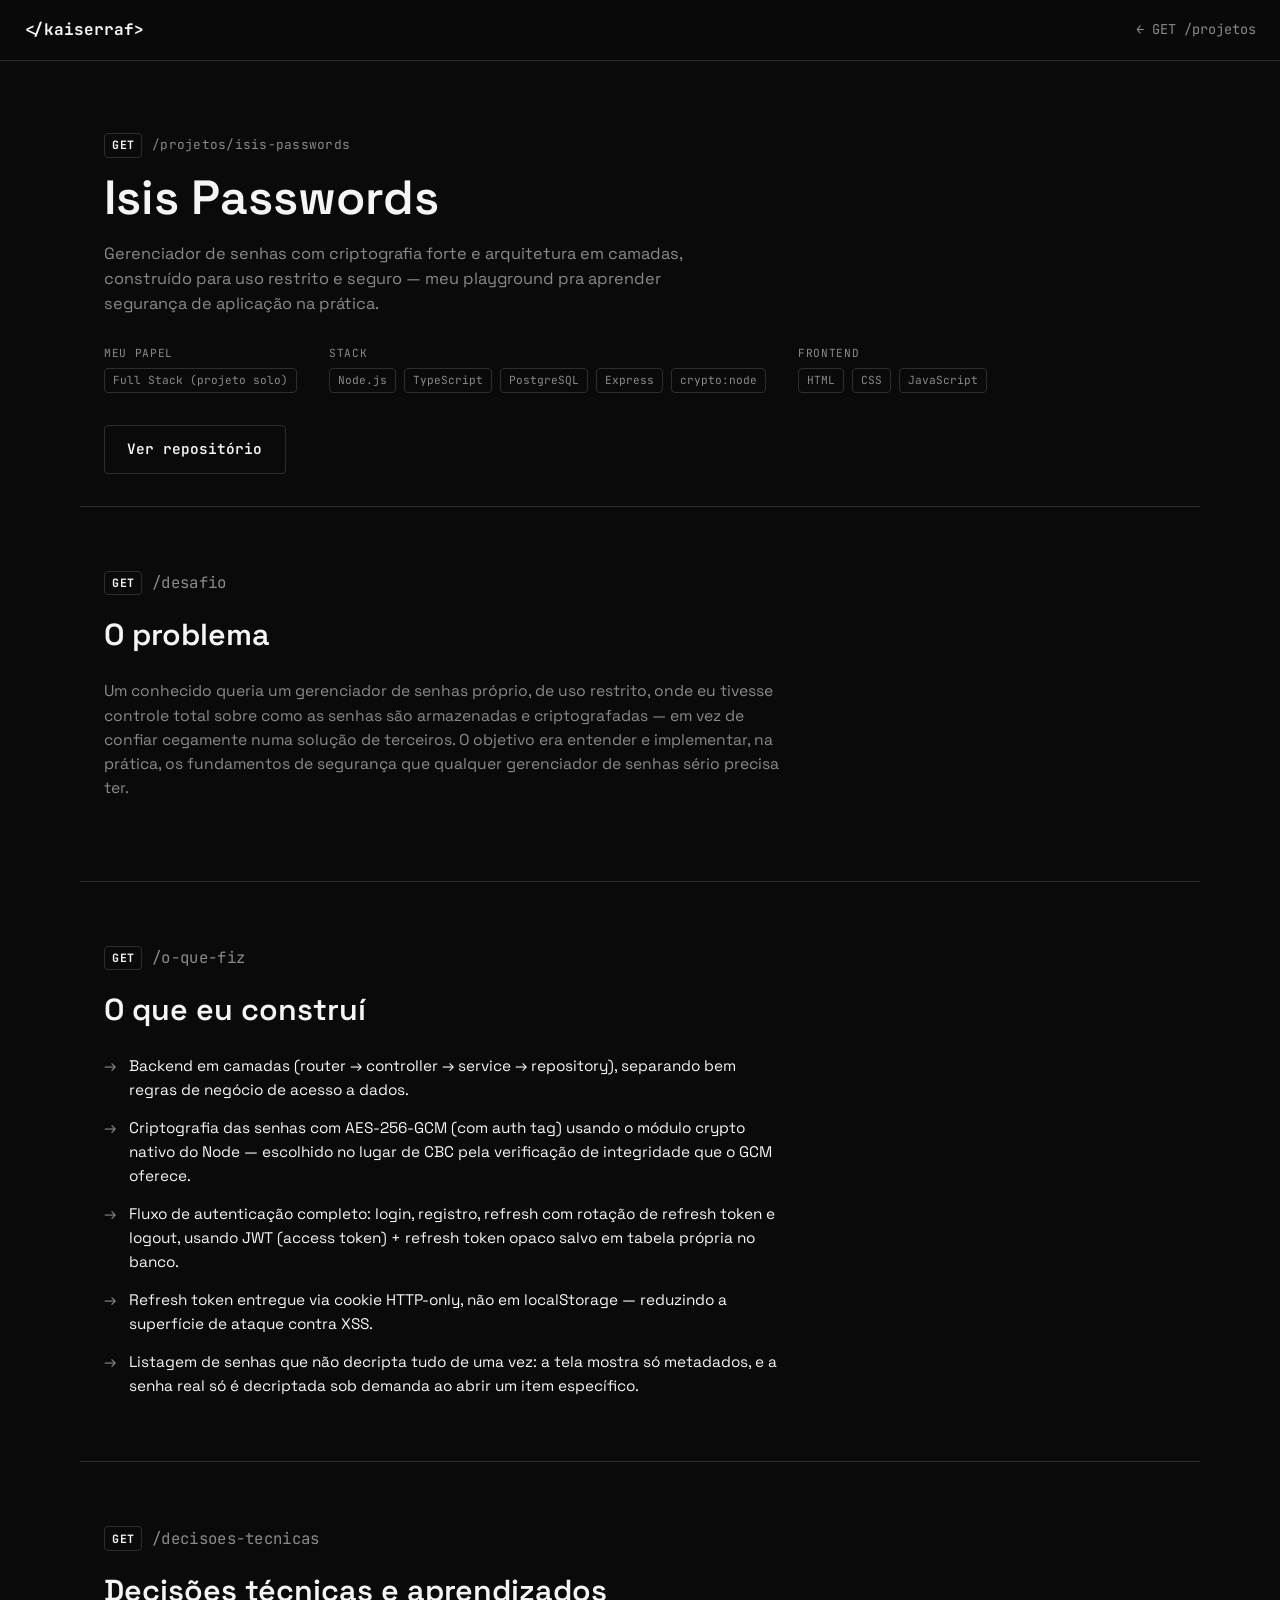
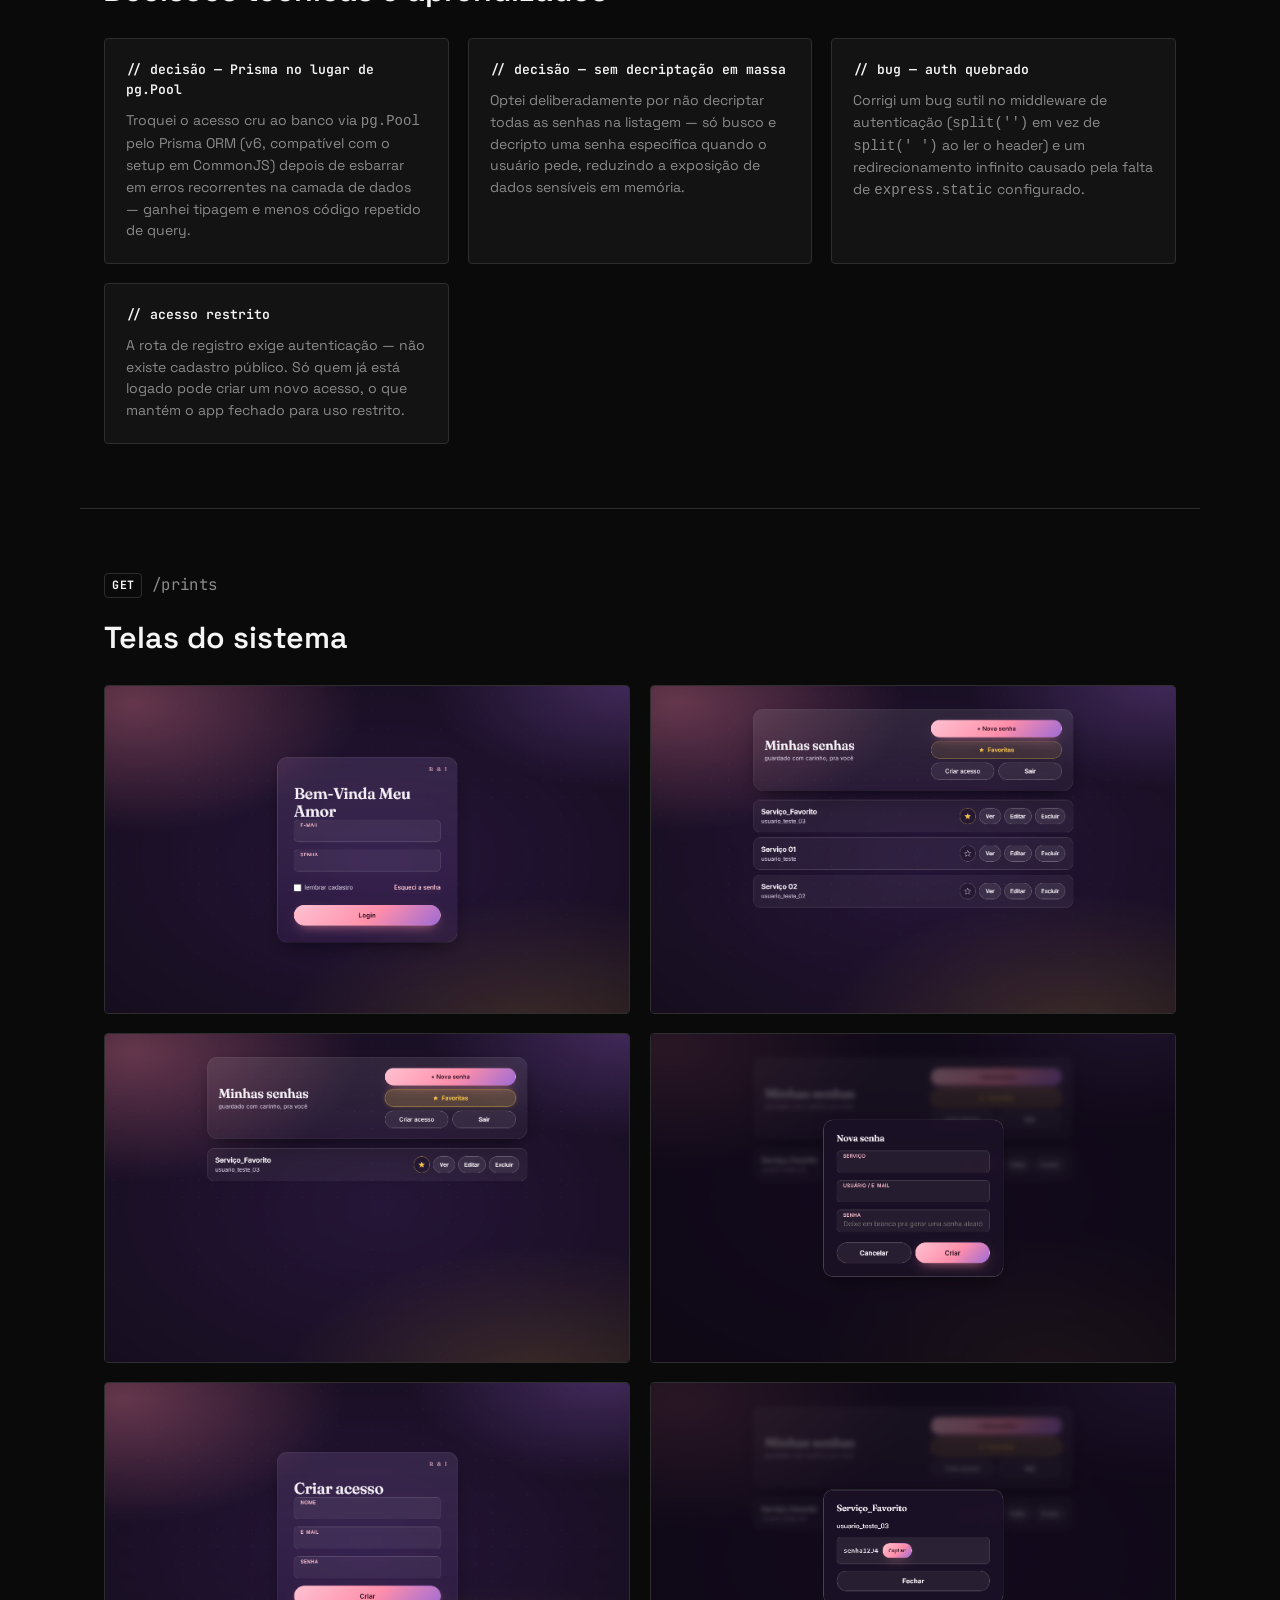
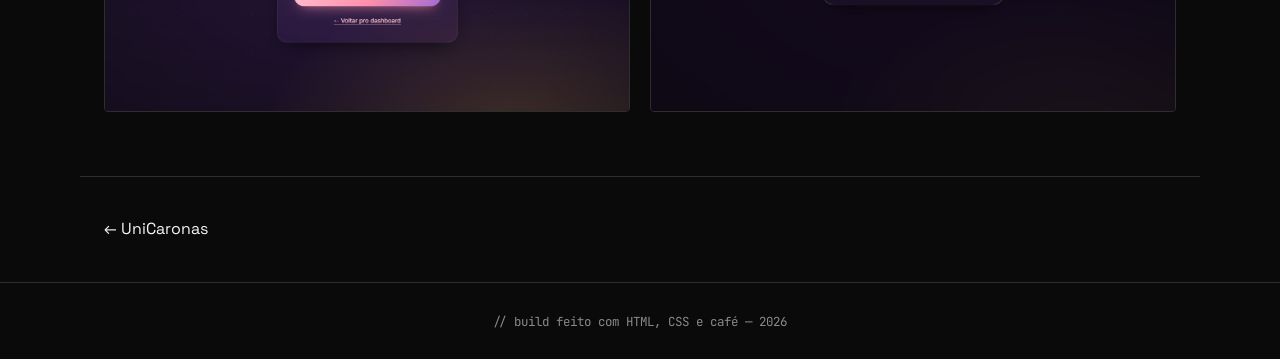
==== isis-passwords.html @ c4433d81 "top" ====
<!DOCTYPE html>
<html lang="pt-BR">
<head>
<meta charset="UTF-8">
<meta name="viewport" content="width=device-width, initial-scale=1.0">
<title>Isis Passwords — Case Study</title>
<meta name="description" content="Como construí o Isis Passwords: gerenciador de senhas com criptografia AES-256-GCM e arquitetura em camadas.">
<link rel="preconnect" href="https://fonts.googleapis.com">
<link rel="preconnect" href="https://fonts.gstatic.com" crossorigin>
<link href="https://fonts.googleapis.com/css2?family=Space+Grotesk:wght@400;500;600;700&family=JetBrains+Mono:wght@400;500;600;700&display=swap" rel="stylesheet">
<link rel="stylesheet" href="../style.css">
<link rel="stylesheet" href="case-study.css">
<link rel="icon" type="image/png" href="icon.jpg">
</head>
<body>

<header class="topbar">
  <a href="../index.html" class="brand">&lt;/kaiserraf&gt;</a>
  <nav class="routes">
    <a href="../index.html#projetos" class="breadcrumb">&larr; GET /projetos</a>
  </nav>
</header>

<main>

  <section class="case-hero">
    <p class="eyebrow"><span class="verb verb-get">GET</span> /projetos/isis-passwords</p>
    <h1>Isis Passwords</h1>
    <p class="lede">
      Gerenciador de senhas com criptografia forte e arquitetura em camadas,
      construído para uso restrito e seguro — meu playground pra aprender
      segurança de aplicação na prática.
    </p>

    <div class="case-meta">
      <div class="case-meta-item">
        <span>Meu papel</span>
        <ul class="tags small">
          <li>Full Stack (projeto solo)</li>
        </ul>
      </div>
      <div class="case-meta-item">
        <span>Stack</span>
        <ul class="tags small">
          <li>Node.js</li><li>TypeScript</li><li>PostgreSQL</li><li>Express</li><li>crypto:node</li>
        </ul>
      </div>
      <div class="case-meta-item">
        <span>Frontend</span>
        <ul class="tags small">
          <li>HTML</li><li>CSS</li><li>JavaScript</li>
        </ul>
      </div>
    </div>

    <div class="case-links">
      <a href="https://github.com/kaiserraf/isis-passwords" class="btn btn-ghost" target="_blank" rel="noopener">Ver repositório</a>
    </div>
  </section>

  <section class="case-section">
    <p class="eyebrow"><span class="verb verb-get">GET</span> /desafio</p>
    <h2>O problema</h2>
    <p>
      Um conhecido queria um gerenciador de senhas próprio, de uso restrito, onde eu tivesse
      controle total sobre como as senhas são armazenadas e criptografadas —
      em vez de confiar cegamente numa solução de terceiros. O objetivo era
      entender e implementar, na prática, os fundamentos de segurança que
      qualquer gerenciador de senhas sério precisa ter.
    </p>
  </section>

  <section class="case-section">
    <p class="eyebrow"><span class="verb verb-get">GET</span> /o-que-fiz</p>
    <h2>O que eu construí</h2>
    <ul class="case-list">
      <li>Backend em camadas (router → controller → service → repository), separando bem regras de negócio de acesso a dados.</li>
      <li>Criptografia das senhas com AES-256-GCM (com auth tag) usando o módulo crypto nativo do Node — escolhido no lugar de CBC pela verificação de integridade que o GCM oferece.</li>
      <li>Fluxo de autenticação completo: login, registro, refresh com rotação de refresh token e logout, usando JWT (access token) + refresh token opaco salvo em tabela própria no banco.</li>
      <li>Refresh token entregue via cookie HTTP-only, não em localStorage — reduzindo a superfície de ataque contra XSS.</li>
      <li>Listagem de senhas que não decripta tudo de uma vez: a tela mostra só metadados, e a senha real só é decriptada sob demanda ao abrir um item específico.</li>
    </ul>
  </section>

  <section class="case-section">
    <p class="eyebrow"><span class="verb verb-get">GET</span> /decisoes-tecnicas</p>
    <h2>Decisões técnicas e aprendizados</h2>
    <div class="case-cards">
      <div class="case-card">
        <h3>// decisão — Prisma no lugar de pg.Pool</h3>
        <p>Troquei o acesso cru ao banco via <code>pg.Pool</code> pelo Prisma ORM (v6, compatível com o setup em CommonJS) depois de esbarrar em erros recorrentes na camada de dados — ganhei tipagem e menos código repetido de query.</p>
      </div>
      <div class="case-card">
        <h3>// decisão — sem decriptação em massa</h3>
        <p>Optei deliberadamente por não decriptar todas as senhas na listagem — só busco e decripto uma senha específica quando o usuário pede, reduzindo a exposição de dados sensíveis em memória.</p>
      </div>
      <div class="case-card">
        <h3>// bug — auth quebrado</h3>
        <p>Corrigi um bug sutil no middleware de autenticação (<code>split('')</code> em vez de <code>split(' ')</code> ao ler o header) e um redirecionamento infinito causado pela falta de <code>express.static</code> configurado.</p>
      </div>
      <div class="case-card">
        <h3>// acesso restrito</h3>
        <p>A rota de registro exige autenticação — não existe cadastro público. Só quem já está logado pode criar um novo acesso, o que mantém o app fechado para uso restrito.</p>
      </div>
    </div>
  </section>

  <section class="case-section">
    <p class="eyebrow"><span class="verb verb-get">GET</span> /prints</p>
    <h2>Telas do sistema</h2>
    <div class="shot-grid">
      <div class="shot"><img src="../img/isis-pass/login.png" alt="Login"></div>
      <div class="shot"><img src="../img/isis-pass/dashboard.png" alt="Senhas"></div>
      <div class="shot"><img src="../img/isis-pass/favorito.png" alt="Favoritos"></div>
      <div class="shot"><img src="../img/isis-pass/nova-senha.png" alt="Nova Senha"></div>
      <div class="shot"><img src="../img/isis-pass/criar-acesso.png" alt="Criar Acesso"></div>
      <div class="shot"><img src="../img/isis-pass/ver-senha.png" alt="Ver Senha"></div>
    </div>
    <!--
      Quando tiver os prints, troque cada <div class="shot-placeholder">...</div> por:
      <div class="shot"><img src="../img/isis-passwords/login.png" alt="Tela de login do Isis Passwords"></div>
    -->
  </section>

  <nav class="case-nav">
    <a href="unicaronas.html" class="link-arrow">&larr; UniCaronas</a>
  </nav>

</main>

<footer class="footer">
  <p>// build feito com HTML, CSS e café — <span id="year"></span></p>
</footer>

<script>
  document.getElementById('year').textContent = new Date().getFullYear();
</script>

</body>
</html>
---- style.css ----
/* ============================================
   TOKENS — mesma estrutura do projeto 1,
   paleta reduzida a preto / branco / cinzas
   ============================================ */
:root {
  --ink: #0a0a0a;
  --ink-soft: #131313;
  --slate: #1c1c1c;
  --slate-line: #2e2e2e;
  --white: #f5f5f5;
  --mist: #8a8a8a;
  --accent: #f5f5f5;
  --ok: #b8b8b8;

  --font-display: 'Space Grotesk', sans-serif;
  --font-mono: 'JetBrains Mono', monospace;

  --radius: 4px;
  --max-width: 1120px;
  --section-pad: clamp(4rem, 8vw, 7rem);
}

* { box-sizing: border-box; }

html { scroll-behavior: smooth; }

@media (prefers-reduced-motion: reduce) {
  html { scroll-behavior: auto; }
  * { animation-duration: 0.01ms !important; animation-iteration-count: 1 !important; transition-duration: 0.01ms !important; }
}

body {
  margin: 0;
  background: var(--ink);
  color: var(--white);
  font-family: var(--font-display);
  line-height: 1.55;
  -webkit-font-smoothing: antialiased;
}

h1, h2, h3 { font-family: var(--font-display); font-weight: 600; margin: 0; }

a { color: inherit; text-decoration: none; }

ul { list-style: none; margin: 0; padding: 0; }

section, header, footer, main { position: relative; }

::selection { background: var(--white); color: var(--ink); }

:focus-visible {
  outline: 2px solid var(--white);
  outline-offset: 3px;
}

/* ============================================
   UTILITIES
   ============================================ */
.eyebrow {
  font-family: var(--font-mono);
  font-size: 0.8rem;
  color: var(--mist);
  letter-spacing: 0.02em;
  margin: 0 0 0.9rem;
  display: flex;
  align-items: center;
  gap: 0.6rem;
  flex-wrap: wrap;
}

.verb {
  font-family: var(--font-mono);
  font-weight: 700;
  font-size: 0.72rem;
  padding: 0.15rem 0.45rem;
  border-radius: var(--radius);
  letter-spacing: 0.03em;
  border: 1px solid var(--slate-line);
  color: var(--mist);
}
.verb-get { color: var(--white); }
.verb-post { color: var(--white); }

.status {
  font-family: var(--font-mono);
  font-size: 0.72rem;
  color: var(--success);
  background: rgba(34, 197, 94, 0.1);
  border: 1px solid rgba(34, 197, 94, 0.4); /*cor sugerida pela IA*/
  border-radius: var(--radius);
  padding: 0.1rem 0.45rem;
}

.status-process {
  font-family: var(--font-mono);
  font-size: 0.72rem;
  color: var(--processing);
  background: rgba(245, 166, 35, 0.1);
  border: 1px solid rgba(245, 166, 35, 0.4); /*cor sugerida pela IA*/
  border-radius: var(--radius);
  padding: 0.1rem 0.45rem;
}

.section {
  max-width: var(--max-width);
  margin: 0 auto;
  padding: var(--section-pad) 1.5rem;
}

.section h2 {
  font-size: clamp(1.7rem, 3.2vw, 2.4rem);
  margin-bottom: 2.2rem;
  max-width: 26ch;
}

.reveal { opacity: 0; transform: translateY(18px); transition: opacity 0.6s ease, transform 0.6s ease; }
.reveal.in-view { opacity: 1; transform: translateY(0); }

.btn {
  display: inline-flex;
  align-items: center;
  gap: 0.5rem;
  font-family: var(--font-mono);
  font-size: 0.9rem;
  font-weight: 600;
  padding: 0.75rem 1.4rem;
  border-radius: var(--radius);
  border: 1px solid var(--slate-line);
  cursor: pointer;
  transition: transform 0.15s ease, background 0.15s ease, border-color 0.15s ease;
}
.btn:hover { transform: translateY(-2px); }

.btn-primary { background: var(--white); color: var(--ink); border-color: var(--white); margin-top: 0.5rem;}
.btn-primary:hover { background: var(--mist); border-color: var(--mist);}

.btn-ghost { border-color: var(--slate-line); color: var(--white); margin-top: 0.5rem;}
.btn-ghost:hover { border-color: var(--white); }

.tags {
  display: flex;
  flex-wrap: wrap;
  gap: 0.5rem;
}
.tags li {
  font-family: var(--font-mono);
  font-size: 0.75rem;
  color: var(--mist);
  border: 1px solid var(--slate-line);
  border-radius: var(--radius);
  padding: 0.25rem 0.6rem;
}
.tags.small li { font-size: 0.7rem; padding: 0.2rem 0.5rem; }


/* ============================================
   TOPBAR
   ============================================ */
.topbar {
  position: sticky;
  top: 0;
  z-index: 50;
  display: flex;
  align-items: center;
  justify-content: space-between;
  padding: 1.1rem 1.5rem;
  background: rgba(10, 10, 10, 0.85);
  backdrop-filter: blur(10px);
  border-bottom: 1px solid var(--slate-line);
}

.brand {
  font-family: var(--font-mono);
  font-weight: 700;
  font-size: 1rem;
  color: var(--white);
}

.routes {
  display: flex;
  gap: 1.8rem;
}
.routes a {
  font-family: var(--font-mono);
  font-size: 0.85rem;
  color: var(--mist);
  display: flex;
  align-items: center;
  gap: 0.5rem;
  transition: color 0.15s ease;
}
.routes a:hover { color: var(--white); }

.nav-toggle {
  display: none;
  flex-direction: column;
  justify-content: center;
  gap: 5px;
  width: 34px;
  height: 34px;
  background: none;
  border: none;
  cursor: pointer;
  padding: 0;
}
.nav-toggle span {
  display: block;
  height: 2px;
  background: var(--white);
  border-radius: 2px;
}

/* ============================================
   HERO
   ============================================ */
.hero {
  max-width: var(--max-width);
  margin: 0 auto;
  padding: clamp(3rem, 10vw, 6rem) 1.5rem;
  display: grid;
  grid-template-columns: 1.1fr 1fr;
  gap: 3rem;
  align-items: center;
}

.hero-copy h1 {
  font-size: clamp(2.2rem, 5vw, 3.4rem);
  line-height: 1.12;
  margin: 0 0 1.3rem;
  letter-spacing: -0.01em;
}

.hero-copy .lede {
  color: var(--mist);
  font-size: 1.02rem;
  max-width: 46ch;
  margin: 0 0 2rem;
}

.hero-actions {
  display: flex;
  gap: 1rem;
  flex-wrap: wrap;
}

.terminal-window {
  background: var(--ink-soft);
  border: 1px solid var(--slate-line);
  border-radius: var(--radius);
  overflow: hidden;
}

.terminal-bar {
  display: flex;
  align-items: center;
  gap: 0.4rem;
  padding: 0.7rem 0.9rem;
  background: var(--slate);
  border-bottom: 1px solid var(--slate-line);
}
.dot { width: 9px; height: 9px; border-radius: 50%; background: var(--slate-line); }
.dot-r, .dot-y, .dot-g { background: var(--slate-line); }
.terminal-title {
  margin-left: 0.6rem;
  font-family: var(--font-mono);
  font-size: 0.72rem;
  color: var(--mist);
}

.terminal-body {
  padding: 1.3rem 1.2rem;
  min-height: 220px;
}
.terminal-body pre {
  margin: 0;
  font-family: var(--font-mono);
  font-size: 0.85rem;
  color: var(--white);
  white-space: pre-wrap;
  word-break: break-word;
  display: inline;
}
.cursor {
  font-family: var(--font-mono);
  color: var(--white);
}
@keyframes blink {
  0%, 50% { opacity: 1; }
  51%, 100% { opacity: 0; }
}

/* ============================================
   SOBRE
   ============================================ */
.about-grid {
  display: grid;
  grid-template-columns: 1.1fr 1fr;
  gap: 2.5rem;
  align-items: start;
}

.about-text {
  color: var(--mist);
  font-size: 1rem;
  max-width: 48ch;
}

.stack-groups {
  display: flex;
  flex-direction: column;
  gap: 1.4rem;
}

.stack-group h3 {
  font-family: var(--font-mono);
  font-size: 0.78rem;
  color: var(--white);
  text-transform: uppercase;
  letter-spacing: 0.06em;
  margin-bottom: 0.6rem;
}

.stack-group ul {
  margin: 0.5rem 0;
}

/* ============================================
   PROJETOS
   ============================================ */
.project-grid {
  display: grid;
  grid-template-columns: repeat(2, 1fr);
  gap: 1.4rem;
}

.project-card {
  background: var(--ink-soft);
  border: 1px solid var(--slate-line);
  border-radius: var(--radius);
  padding: 1.6rem;
  transition: border-color 0.2s ease, transform 0.2s ease;
}
.project-card:hover {
  border-color: var(--white);
  transform: translateY(-3px);
}

.project-head {
  display: flex;
  align-items: center;
  justify-content: space-between;
  margin-bottom: 1rem;
  flex-wrap: wrap;
  gap: 0.5rem;
}
.route {
  font-family: var(--font-mono);
  font-size: 0.72rem;
  color: var(--mist);
  display: flex;
  align-items: center;
  gap: 0.5rem;
}

.project-card h3 {
  font-size: 1.15rem;
  margin-bottom: 0.5rem;
}
.project-card p {
  color: var(--mist);
  font-size: 0.92rem;
  margin: 0 0 1.1rem;
}

/* ============================================
   CONTATO
   ============================================ */
.section-contact { padding-bottom: calc(var(--section-pad) + 2rem); }

.contact-grid {
  display: grid;
  grid-template-columns: 1.2fr 0.8fr;
  gap: 2.5rem;
  margin-top: 2rem;
}

.contact-form {
  display: flex;
  flex-direction: column;
  gap: 0.4rem;
}
.contact-form label {
  font-family: var(--font-mono);
  font-size: 0.75rem;
  color: var(--mist);
  margin-top: 0.9rem;
}
.contact-form input,
.contact-form textarea {
  background: var(--ink-soft);
  border: 1px solid var(--slate-line);
  border-radius: var(--radius);
  color: var(--white);
  font-family: var(--font-mono);
  font-size: 0.9rem;
  padding: 0.75rem 0.9rem;
  resize: vertical;
}
.contact-form input:focus,
.contact-form textarea:focus {
  border-color: var(--white);
}
.contact-form button {
  margin-top: 1.3rem;
  align-self: flex-start;
}
.form-response {
  font-family: var(--font-mono);
  font-size: 0.8rem;
  color: var(--mist);
  min-height: 1.2em;
  opacity: 0;
  transition: opacity 0.3s ease;
}
.form-response.show { opacity: 1; color: var(--white); }

.contact-links {
  display: flex;
  flex-direction: column;
  gap: 1rem;
  align-self: start;
}
.contact-link {
  display: flex;
  flex-direction: column;
  gap: 0.2rem;
  padding: 1rem 1.2rem;
  border: 1px solid var(--slate-line);
  border-radius: var(--radius);
  transition: border-color 0.2s ease, transform 0.2s ease;
}
.contact-link:hover { border-color: var(--white); transform: translateY(-2px); }
.link-label {
  font-family: var(--font-mono);
  font-size: 0.7rem;
  color: var(--mist);
  text-transform: uppercase;
  letter-spacing: 0.06em;
}
.link-value {
  font-family: var(--font-mono);
  font-size: 0.88rem;
  color: var(--white);
}

/* ============================================
   FOOTER
   ============================================ */
.footer {
  border-top: 1px solid var(--slate-line);
  padding: 1.8rem 1.5rem;
  text-align: center;
}
.footer p {
  font-family: var(--font-mono);
  font-size: 0.78rem;
  color: var(--mist);
  margin: 0;
}

/* ============================================
   RESPONSIVE
   ============================================ */
@media (max-width: 860px) {
  .hero { grid-template-columns: 1fr; }
  .about-grid { grid-template-columns: 1fr; }
  .contact-grid { grid-template-columns: 1fr; }
  .project-grid { grid-template-columns: 1fr; }
}

@media (max-width: 720px) {
  .routes {
    position: absolute;
    top: 100%;
    left: 0;
    right: 0;
    background: var(--ink-soft);
    border-bottom: 1px solid var(--slate-line);
    flex-direction: column;
    gap: 0;
    max-height: 0;
    overflow: hidden;
    transition: max-height 0.25s ease;
  }
  .routes.open { max-height: 220px; }
  .routes a {
    padding: 0.9rem 1.5rem;
    border-bottom: 1px solid var(--slate-line);
  }
  .nav-toggle { display: flex; }
}
---- case-study.css ----
/* ============================================
   CASE STUDY — estende style.css
   (carregar depois de style.css)
   ============================================ */

.breadcrumb {
  font-family: var(--font-mono);
  font-size: 0.82rem;
  color: var(--mist);
  display: flex;
  align-items: center;
  gap: 0.5rem;
}
.breadcrumb:hover { color: var(--white); }

.case-hero {
  max-width: var(--max-width);
  margin: 0 auto;
  padding: clamp(2.5rem, 7vw, 4.5rem) 1.5rem 2rem;
  border-bottom: 1px solid var(--slate-line);
}

.case-hero h1 {
  font-size: clamp(2rem, 4.5vw, 3rem);
  line-height: 1.1;
  margin: 0.6rem 0 1rem;
  max-width: 20ch;
}

.case-hero .lede {
  color: var(--mist);
  font-size: 1.02rem;
  max-width: 60ch;
  margin: 0 0 1.8rem;
}

.case-meta {
  display: flex;
  flex-wrap: wrap;
  gap: 2rem;
  margin-bottom: 1.5rem;
}
.case-meta-item {
  display: flex;
  flex-direction: column;
  gap: 0.3rem;
}
.case-meta-item span:first-child {
  font-family: var(--font-mono);
  font-size: 0.7rem;
  color: var(--mist);
  text-transform: uppercase;
  letter-spacing: 0.06em;
}
.case-meta-item span:last-child {
  font-size: 0.95rem;
}

.case-links {
  display: flex;
  gap: 1rem;
  flex-wrap: wrap;
}

/* seções de conteúdo do case study */
.case-section {
  max-width: var(--max-width);
  margin: 0 auto;
  padding: clamp(2.5rem, 6vw, 4rem) 1.5rem;
  border-bottom: 1px solid var(--slate-line);
}
.case-section h2 {
  font-size: clamp(1.4rem, 2.6vw, 1.9rem);
  margin-bottom: 1.3rem;
  max-width: 30ch;
}
.case-section p {
  color: var(--mist);
  font-size: 0.98rem;
  max-width: 68ch;
  margin: 0 0 1rem;
}

.case-list {
  display: flex;
  flex-direction: column;
  gap: 0.9rem;
  max-width: 68ch;
}
.case-list li {
  display: flex;
  gap: 0.8rem;
  color: var(--white);
  font-size: 0.96rem;
  line-height: 1.55;
}
.case-list li::before {
  content: "→";
  color: var(--mist);
  flex-shrink: 0;
}

/* cartões de decisão técnica / bug resolvido */
.case-cards {
  display: grid;
  grid-template-columns: repeat(auto-fit, minmax(260px, 1fr));
  gap: 1.2rem;
  margin-top: 1.5rem;
}
.case-card {
  border: 1px solid var(--slate-line);
  border-radius: var(--radius);
  padding: 1.3rem;
  background: var(--ink-soft);
}
.case-card h3 {
  font-family: var(--font-mono);
  font-size: 0.82rem;
  color: var(--white);
  margin-bottom: 0.6rem;
}
.case-card p {
  margin: 0;
  font-size: 0.88rem;
}

/* galeria de prints */
.shot-grid {
  display: grid;
  grid-template-columns: repeat(2, 1fr);
  gap: 1.2rem;
  margin-top: 1.5rem;
}
.shot-grid .shot-wide { grid-column: 1 / -1; }

.shot {
  border: 1px solid var(--slate-line);
  border-radius: var(--radius);
  overflow: hidden;
  background: var(--ink-soft);
}
.shot img {
  display: block;
  width: 100%;
  height: auto;
}

/* placeholder — substituir por <img> quando tiver o print real */
.shot-placeholder {
  aspect-ratio: 16 / 10;
  display: flex;
  align-items: center;
  justify-content: center;
  border: 1px dashed var(--slate-line);
  border-radius: var(--radius);
  background: var(--ink-soft);
  color: var(--mist);
  font-family: var(--font-mono);
  font-size: 0.78rem;
  text-align: center;
  padding: 1rem;
}

/* navegação entre projetos, rodapé do case study */
.case-nav {
  max-width: var(--max-width);
  margin: 0 auto;
  padding: 2.5rem 1.5rem;
  display: flex;
  justify-content: space-between;
  gap: 1rem;
  flex-wrap: wrap;
}

@media (max-width: 640px) {
  .shot-grid { grid-template-columns: 1fr; }
  .shot-grid .shot-wide { grid-column: auto; }
}
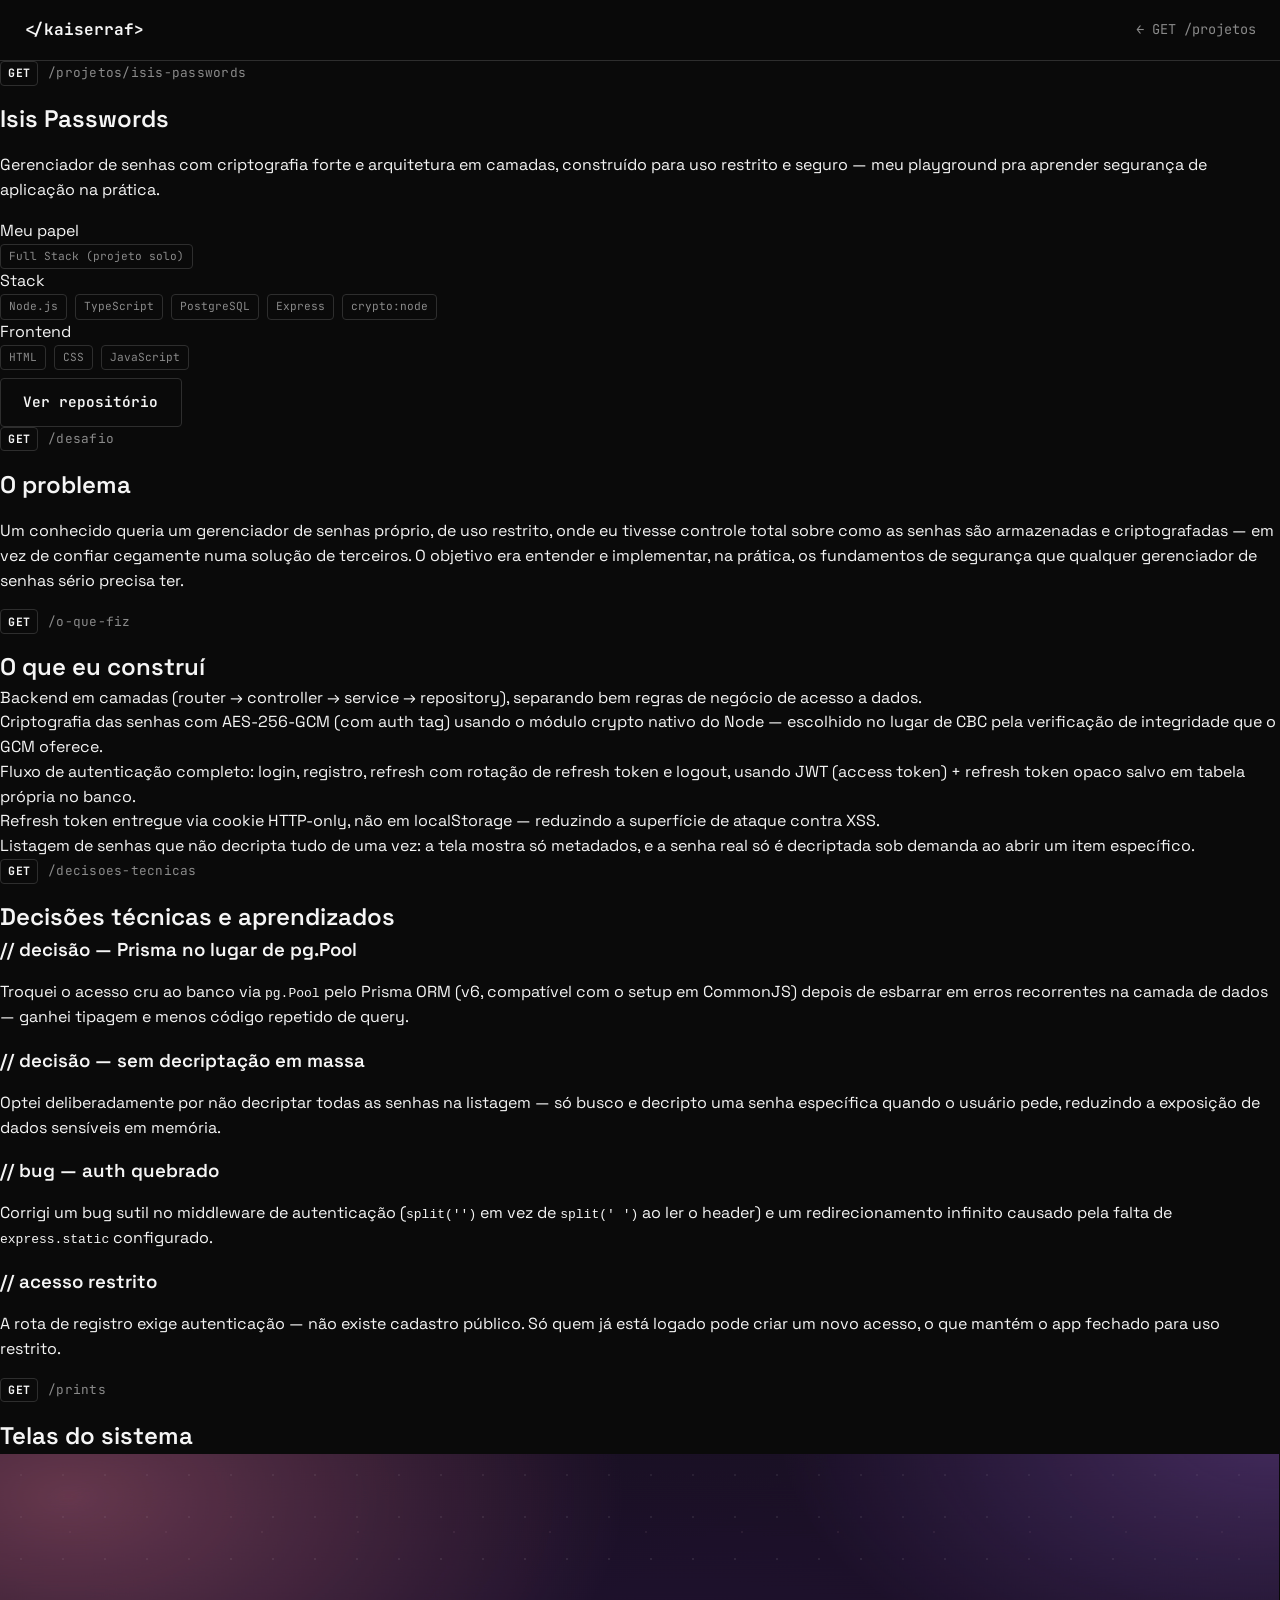
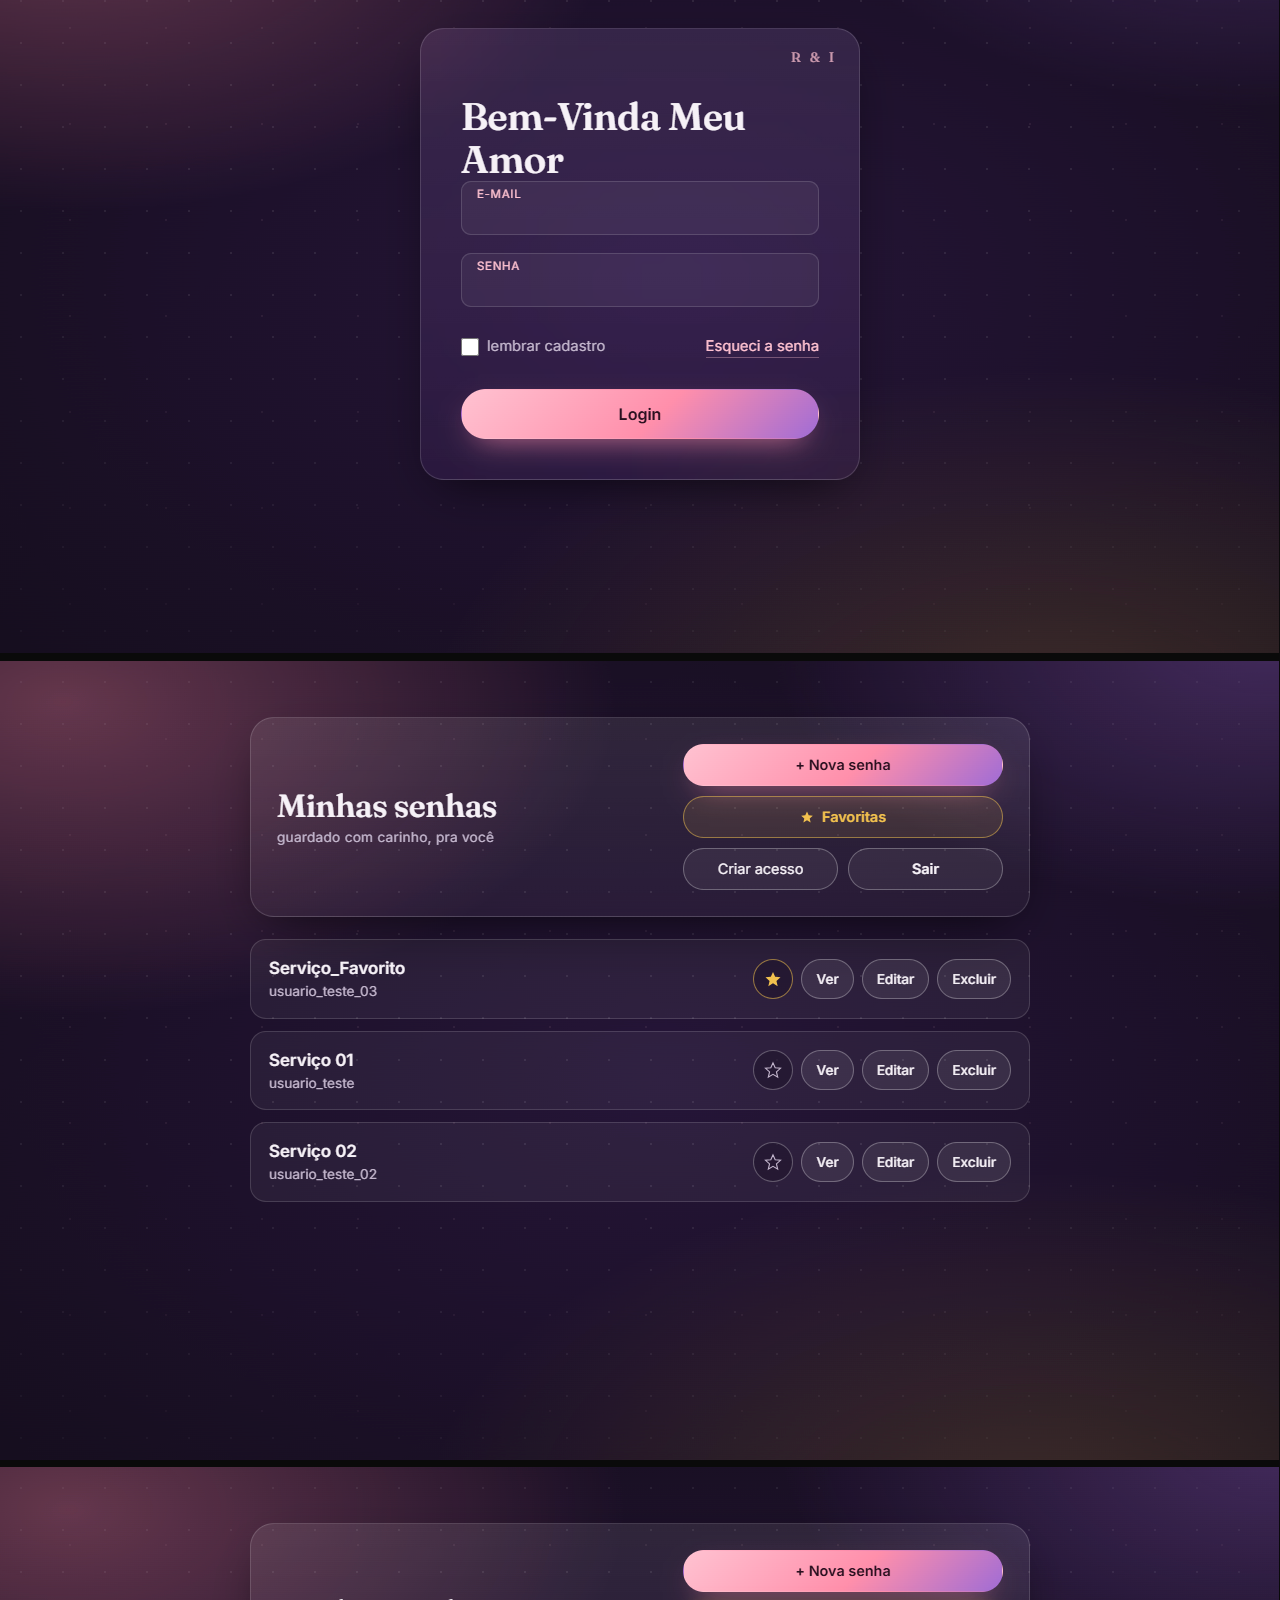
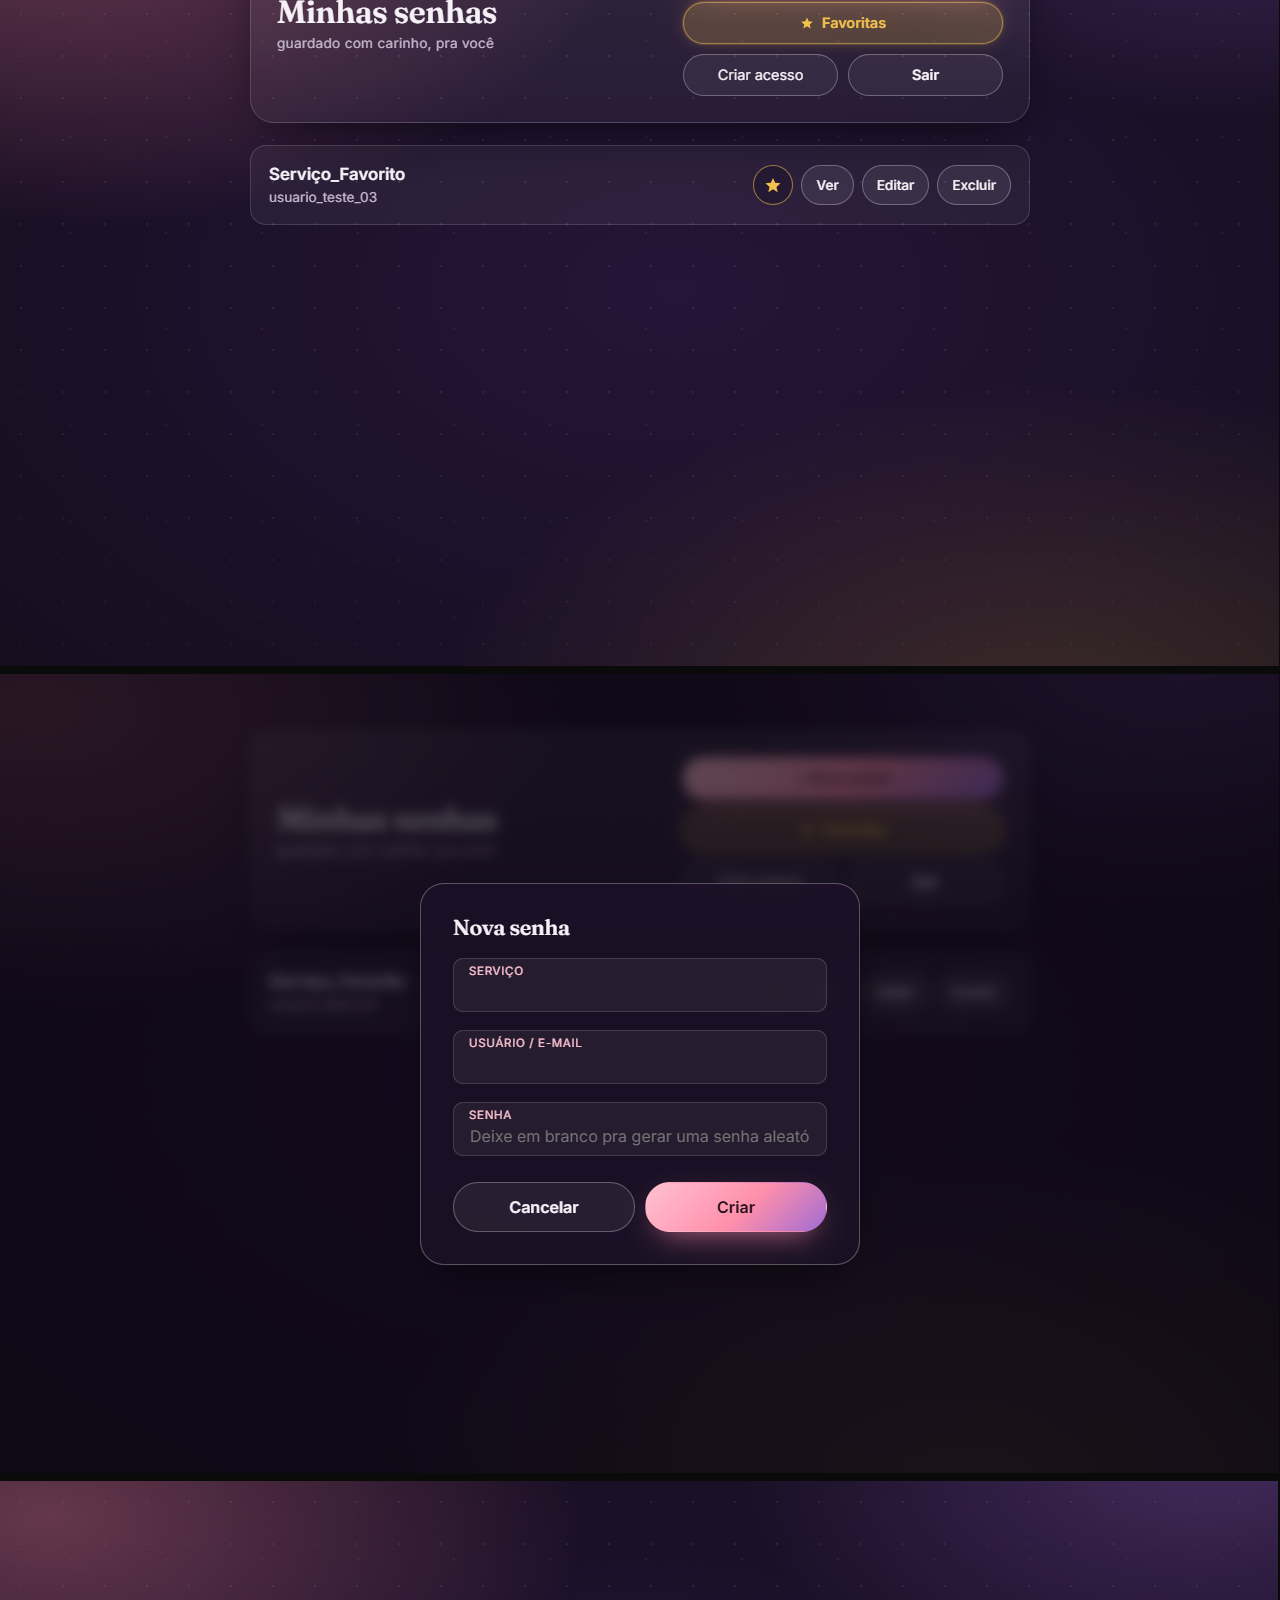
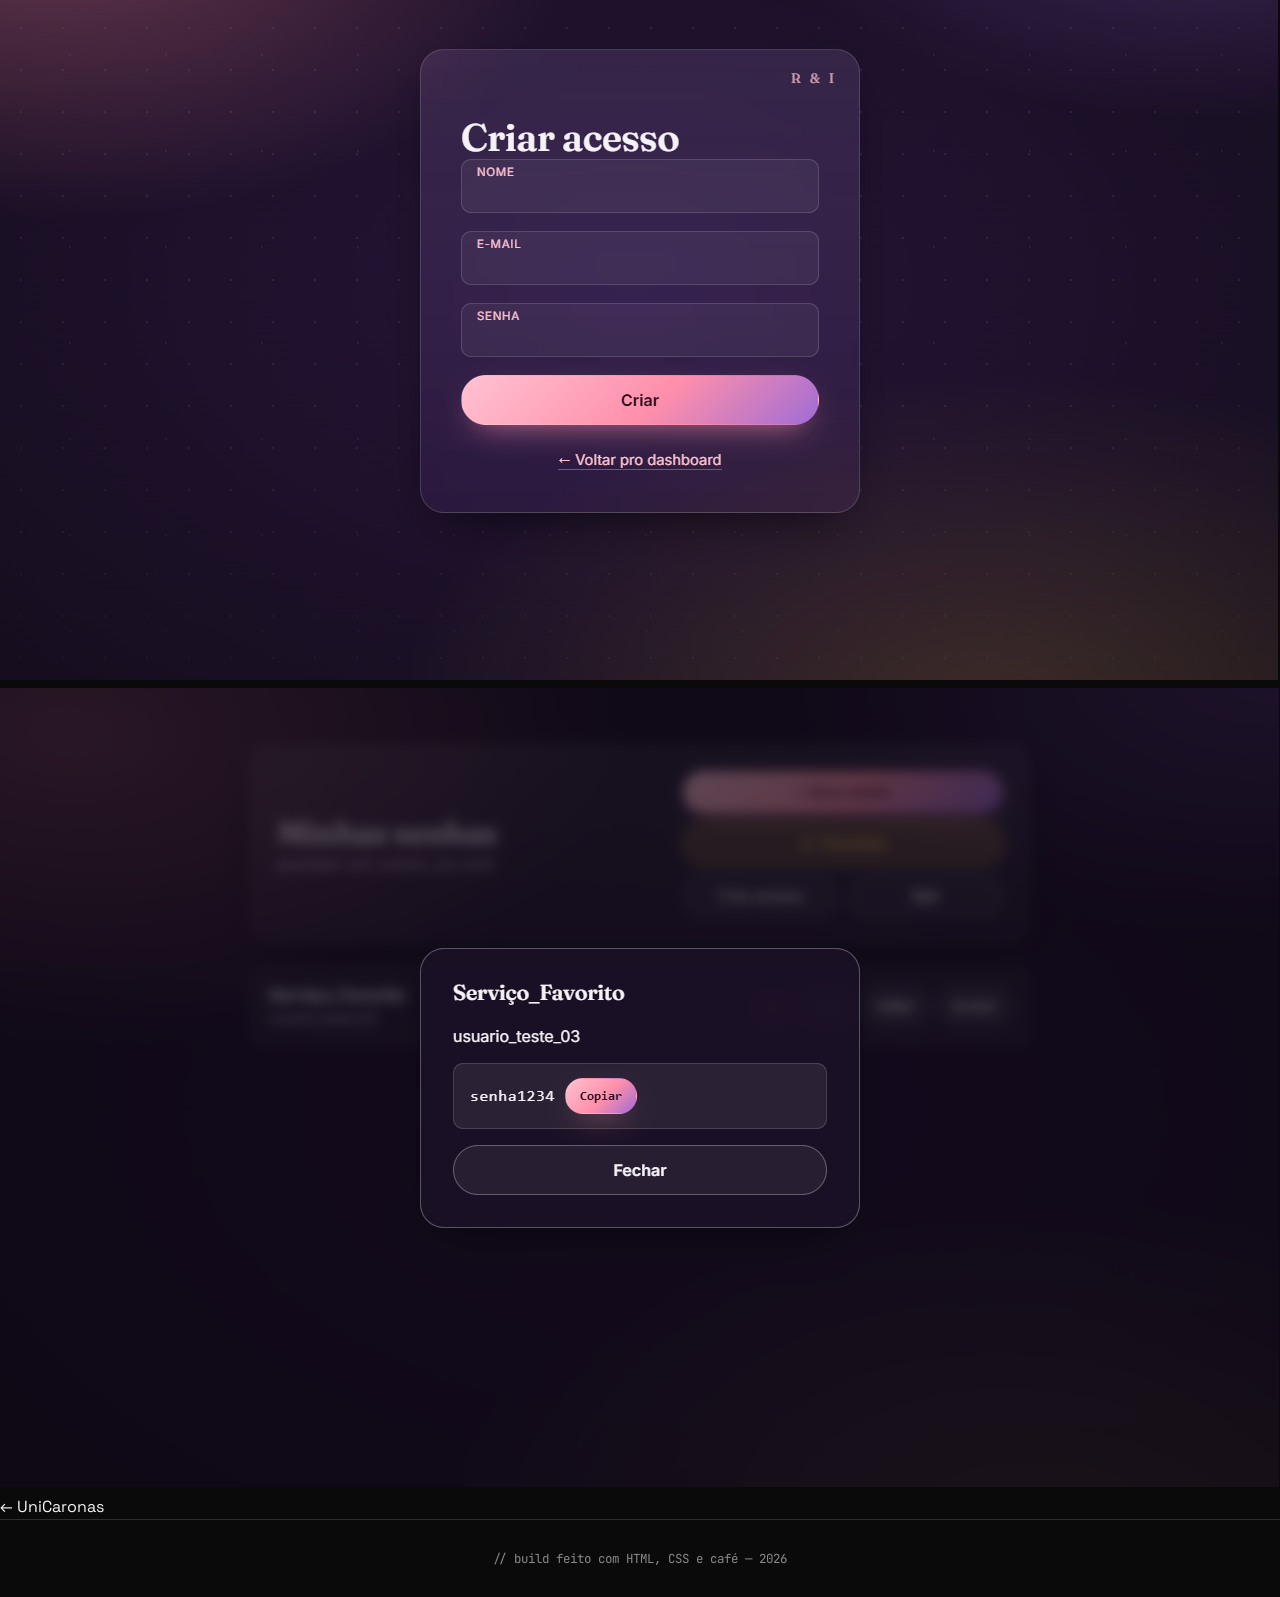
==== commit c430b7e5: "." ====
--- a/isis-passwords.html
+++ b/isis-passwords.html
@@ -9,7 +9,7 @@
 <link rel="preconnect" href="https://fonts.gstatic.com" crossorigin>
 <link href="https://fonts.googleapis.com/css2?family=Space+Grotesk:wght@400;500;600;700&family=JetBrains+Mono:wght@400;500;600;700&display=swap" rel="stylesheet">
 <link rel="stylesheet" href="../style.css">
-<link rel="stylesheet" href="case-study.css">
+<link rel="stylesheet" href="../portifolio/case-study.css">
 <link rel="icon" type="image/png" href="icon.jpg">
 </head>
 <body>
